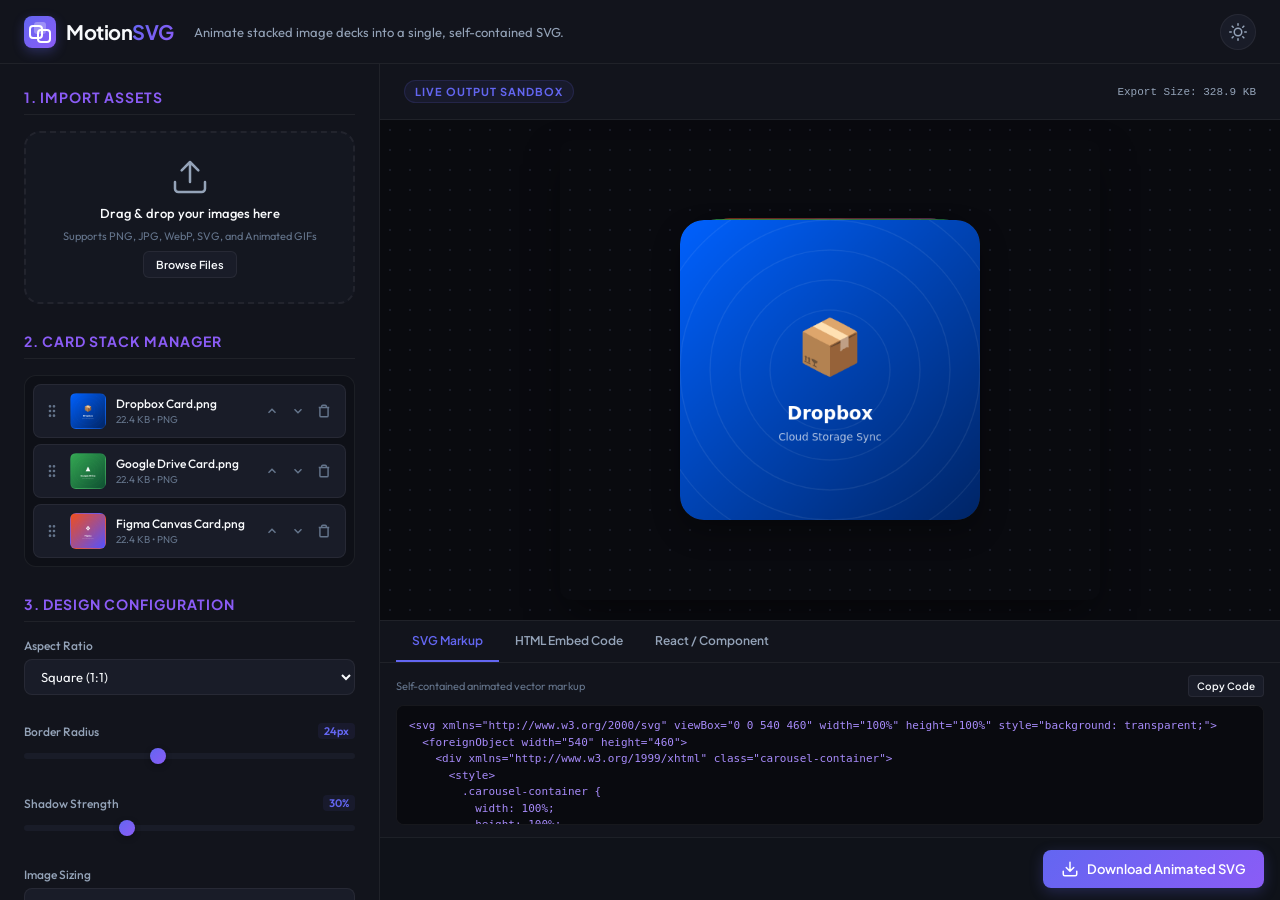
==== index.html @ 01595ca4 "feat: initial commit for MotionSVG studio" ====
<!DOCTYPE html>
<html lang="en">
<head>
  <meta charset="UTF-8">
  <meta name="viewport" content="width=device-width, initial-scale=1.0">
  <title>MotionSVG - Premium Animated SVG Carousel Creator</title>
  <link rel="preconnect" href="https://fonts.googleapis.com">
  <link rel="preconnect" href="https://fonts.gstatic.com" crossorigin>
  <link href="https://fonts.googleapis.com/css2?family=Outfit:wght@300;400;500;600;700&family=Plus+Jakarta+Sans:wght@400;500;600;700&display=swap" rel="stylesheet">
  <link rel="stylesheet" href="style.css">
</head>
<body>
  <div class="app-container">
    <!-- Header -->
    <header class="app-header">
      <div class="header-left">
        <div class="brand">
          <div class="brand-icon">
            <svg width="24" height="24" viewBox="0 0 24 24" fill="none" xmlns="http://www.w3.org/2000/svg">
              <rect x="2" y="6" width="12" height="12" rx="3" stroke="currentColor" stroke-width="2" stroke-linejoin="round"/>
              <rect x="6" y="2" width="12" height="12" rx="3" fill="currentColor" opacity="0.3"/>
              <rect x="10" y="10" width="12" height="12" rx="3" stroke="currentColor" stroke-width="2" stroke-linejoin="round"/>
            </svg>
          </div>
          <h1>Motion<span>SVG</span></h1>
        </div>
        <div class="subtitle">Animate stacked image decks into a single, self-contained SVG.</div>
      </div>
      <div class="header-right">
        <button class="theme-toggle-btn" id="theme-toggle" title="Toggle Light/Dark Mode">
          <svg class="sun-icon" width="18" height="18" viewBox="0 0 24 24" fill="none" stroke="currentColor" stroke-width="2" stroke-linecap="round" stroke-linejoin="round">
            <circle cx="12" cy="12" r="5"/>
            <line x1="12" y1="1" x2="12" y2="3"/>
            <line x1="12" y1="21" x2="12" y2="23"/>
            <line x1="4.22" y1="4.22" x2="5.64" y2="5.64"/>
            <line x1="18.36" y1="18.36" x2="19.78" y2="19.78"/>
            <line x1="1" y1="12" x2="3" y2="12"/>
            <line x1="21" y1="12" x2="23" y2="12"/>
            <line x1="4.22" y1="19.78" x2="5.64" y2="18.36"/>
            <line x1="18.36" y1="5.64" x2="19.78" y2="4.22"/>
          </svg>
          <svg class="moon-icon" width="18" height="18" viewBox="0 0 24 24" fill="none" stroke="currentColor" stroke-width="2" stroke-linecap="round" stroke-linejoin="round">
            <path d="M21 12.79A9 9 0 1 1 11.21 3 7 7 0 0 0 21 12.79z"/>
          </svg>
        </button>
      </div>
    </header>

    <!-- Main Workspace -->
    <main class="app-workspace">
      <!-- Left Controls Panel -->
      <section class="sidebar-panel">
        <div class="panel-section">
          <h2>1. Import Assets</h2>
          <div class="upload-dropzone" id="dropzone">
            <input type="file" id="file-input" multiple accept="image/png, image/jpeg, image/gif, image/webp, image/svg+xml" class="hidden-input">
            <svg width="40" height="40" viewBox="0 0 24 24" fill="none" stroke="currentColor" stroke-width="1.5" stroke-linecap="round" stroke-linejoin="round" class="upload-icon">
              <path d="M21 15v4a2 2 0 0 1-2 2H5a2 2 0 0 1-2-2v-4M17 8l-5-5-5 5M12 3v12"/>
            </svg>
            <p class="upload-text">Drag & drop your images here</p>
            <span class="upload-hint">Supports PNG, JPG, WebP, SVG, and Animated GIFs</span>
            <button class="btn btn-secondary btn-sm" id="upload-btn">Browse Files</button>
          </div>
        </div>

        <div class="panel-section">
          <h2>2. Card Stack Manager</h2>
          <div class="card-list-container">
            <div class="empty-list-message" id="empty-list-msg">
              No images uploaded yet. Upload at least 2 images to get started.
            </div>
            <ul class="card-list" id="card-list">
              <!-- Dynamically populated card items go here -->
            </ul>
          </div>
        </div>

        <div class="panel-section">
          <h2>3. Design Configuration</h2>
          
          <div class="control-group">
            <label for="aspect-ratio">Aspect Ratio</label>
            <select id="aspect-ratio" class="form-select">
              <option value="portrait">Portrait (3:4 - App Cards)</option>
              <option value="square" selected>Square (1:1)</option>
              <option value="landscape">Landscape (16:9 - Desktop Slides)</option>
              <option value="custom">Custom Dimensions</option>
            </select>
          </div>

          <div class="control-row custom-dims-row hidden" id="custom-dimensions">
            <div class="control-group half">
              <label for="card-width">Width (px)</label>
              <input type="number" id="card-width" value="300" min="100" max="800" class="form-input">
            </div>
            <div class="control-group half">
              <label for="card-height">Height (px)</label>
              <input type="number" id="card-height" value="300" min="100" max="800" class="form-input">
            </div>
          </div>

          <div class="control-group">
            <div class="label-with-value">
              <label for="border-radius">Border Radius</label>
              <span class="range-val" id="border-radius-val">24px</span>
            </div>
            <input type="range" id="border-radius" min="0" max="60" value="24" class="form-range">
          </div>

          <div class="control-group">
            <div class="label-with-value">
              <label for="card-shadow">Shadow Strength</label>
              <span class="range-val" id="card-shadow-val">30%</span>
            </div>
            <input type="range" id="card-shadow" min="0" max="100" value="30" class="form-range">
          </div>

          <div class="control-group">
            <label for="bg-fit">Image Sizing</label>
            <select id="bg-fit" class="form-select">
              <option value="cover" selected>Cover (Fill entire card, cropped)</option>
              <option value="contain">Contain (Fit entirely inside card)</option>
            </select>
          </div>

          <div class="control-group">
            <label for="card-bg">Card Background</label>
            <div class="color-picker-wrapper">
              <input type="color" id="card-bg" value="#1e293b" class="color-input">
              <input type="text" id="card-bg-hex" value="#1e293b" class="form-input hex-input">
            </div>
          </div>

          <div class="control-row">
            <div class="control-group half">
              <div class="label-with-value">
                <label for="stack-offset">Offset (px)</label>
                <span class="range-val" id="stack-offset-val">-16px</span>
              </div>
              <input type="range" id="stack-offset" min="-60" max="60" value="-16" class="form-range">
            </div>
            <div class="control-group half">
              <div class="label-with-value">
                <label for="scale-step">Scale Step</label>
                <span class="range-val" id="scale-step-val">0.10</span>
              </div>
              <input type="range" id="scale-step" min="0" max="0.3" step="0.02" value="0.1" class="form-range">
            </div>
          </div>

          <div class="control-group">
            <label for="stack-direction">Stack Behind Direction</label>
            <select id="stack-direction" class="form-select">
              <option value="up" selected>Upwards (Stacked at Top)</option>
              <option value="down">Downwards (Stacked at Bottom)</option>
              <option value="left">Leftwards (Stacked at Left)</option>
              <option value="right">Rightwards (Stacked at Right)</option>
            </select>
          </div>

          <div class="control-row">
            <div class="control-group half">
              <label for="max-visible">Visible Cards</label>
              <select id="max-visible" class="form-select">
                <option value="2">2 Cards</option>
                <option value="3" selected>3 Cards</option>
                <option value="4">4 Cards</option>
                <option value="5">5 Cards</option>
              </select>
            </div>
            <div class="control-group half">
              <div class="label-with-value">
                <label for="bg-card-opacity">Behind Opacity</label>
                <span class="range-val" id="bg-card-opacity-val">75%</span>
              </div>
              <input type="range" id="bg-card-opacity" min="10" max="100" value="75" class="form-range">
            </div>
          </div>

          <div class="control-row">
            <div class="control-group half">
              <div class="label-with-value">
                <label for="margin-x">Side Margin (px)</label>
                <span class="range-val" id="margin-x-val">120px</span>
              </div>
              <input type="range" id="margin-x" min="10" max="300" value="120" class="form-range">
            </div>
            <div class="control-group half">
              <div class="label-with-value">
                <label for="margin-y">Top Margin (px)</label>
                <span class="range-val" id="margin-y-val">80px</span>
              </div>
              <input type="range" id="margin-y" min="10" max="150" value="80" class="form-range">
            </div>
          </div>
        </div>

        <div class="panel-section">
          <h2>4. Motion Dynamics</h2>

          <div class="control-group">
            <div class="label-with-value">
              <label for="loop-duration">Cycle Duration (seconds)</label>
              <span class="range-val" id="loop-duration-val">8s</span>
            </div>
            <input type="range" id="loop-duration" min="2" max="25" step="0.5" value="8" class="form-range">
          </div>

          <div class="control-group">
            <div class="label-with-value">
              <label for="transition-ratio">Transition Time Ratio</label>
              <span class="range-val" id="transition-ratio-val">20%</span>
            </div>
            <input type="range" id="transition-ratio" min="5" max="50" step="5" value="20" class="form-range">
          </div>

          <div class="control-group">
            <label for="slide-direction">Slide Out Direction</label>
            <select id="slide-direction" class="form-select">
              <option value="left" selected>Slide Left & Rotate</option>
              <option value="right">Slide Right & Rotate</option>
              <option value="up">Slide Up & Fade</option>
              <option value="down">Slide Down & Fade</option>
              <option value="fade">Pure Fade (No movement)</option>
            </select>
          </div>

          <div class="control-group">
            <label for="slide-in-direction">Slide In Direction (Back Card Entry)</label>
            <select id="slide-in-direction" class="form-select">
              <option value="fade" selected>Pure Fade In (No movement)</option>
              <option value="left">Slide In from Left</option>
              <option value="right">Slide In from Right</option>
              <option value="up">Drop Down from Top</option>
              <option value="down">Rise Up from Bottom</option>
              <option value="scale">Scale In (Zoom from center)</option>
            </select>
          </div>

          <div class="control-group">
            <label for="timing-easing">Animation Easing</label>
            <select id="timing-easing" class="form-select">
              <option value="cubic-bezier(0.25, 1, 0.5, 1)" selected>Sleek Out-Quint (Smooth deceleration)</option>
              <option value="cubic-bezier(0.34, 1.56, 0.64, 1)">Spring Back (Elastic snap)</option>
              <option value="ease-in-out">Ease In Out (Standard)</option>
              <option value="cubic-bezier(0.77, 0, 0.175, 1)">Dramatic Swoosh (Expressive)</option>
            </select>
          </div>
        </div>

        <div class="sidebar-footer">
          <button class="btn btn-primary btn-sm full-width" id="save-default-btn" title="Save current parameters as default for next time">Save as Default</button>
          <button class="btn btn-secondary btn-sm full-width btn-danger-hover" id="reset-default-btn" title="Restore original factory presets">Reset Defaults</button>
        </div>
      </section>

      <!-- Right Output & Preview Panel -->
      <section class="canvas-panel">
        <div class="canvas-header">
          <div class="panel-badge">Live Output Sandbox</div>
          <div class="size-counter" id="file-size-badge">Export Size: 0 KB</div>
        </div>

        <!-- SVG Preview Workspace -->
        <div class="preview-container">
          <div class="preview-stage" id="preview-stage">
            <div class="preview-placeholder">
              <svg width="64" height="64" viewBox="0 0 24 24" fill="none" stroke="currentColor" stroke-width="1" class="placeholder-icon">
                <rect x="3" y="3" width="18" height="18" rx="2" ry="2"/>
                <circle cx="8.5" cy="8.5" r="1.5"/>
                <polyline points="21 15 16 10 5 21"/>
              </svg>
              <h3>Live Animated Preview</h3>
              <p>Add 2 or more images in the sidebar to compile your animated SVG carousel.</p>
            </div>
          </div>
        </div>

        <!-- Export Tabs & Source Code -->
        <div class="export-container">
          <div class="tab-header">
            <button class="tab-btn active" data-tab="svg-code">SVG Markup</button>
            <button class="tab-btn" data-tab="html-embed">HTML Embed Code</button>
            <button class="tab-btn" data-tab="react-code">React / Component</button>
          </div>
          
          <div class="tab-contents">
            <div class="tab-pane active" id="tab-svg-code">
              <div class="code-header">
                <span>Self-contained animated vector markup</span>
                <button class="btn btn-secondary btn-xs" id="copy-svg-btn">Copy Code</button>
              </div>
              <pre class="code-block"><code id="svg-code-output">&lt;!-- Upload images to generate animated SVG --&gt;</code></pre>
            </div>

            <div class="tab-pane" id="tab-html-embed">
              <div class="code-header">
                <span>Standard HTML image element implementation</span>
                <button class="btn btn-secondary btn-xs" id="copy-html-btn">Copy Code</button>
              </div>
              <pre class="code-block"><code id="html-code-output">&lt;!-- Generate SVG to get HTML snippet --&gt;</code></pre>
              <div class="embed-instructions">
                <h3>💡 Implementation Tips</h3>
                <ul>
                  <li>The downloaded `.svg` file contains all assets base64-encoded. You don't need to host files separately.</li>
                  <li>Simply use `<img src="carousel.svg" />` anywhere on your website.</li>
                  <li>Animations run automatically without any script dependencies.</li>
                </ul>
              </div>
            </div>

            <div class="tab-pane" id="tab-react-code">
              <div class="code-header">
                <span>Clean React component integration</span>
                <button class="btn btn-secondary btn-xs" id="copy-react-btn">Copy Code</button>
              </div>
              <pre class="code-block"><code id="react-code-output">// Generate SVG to view React component code</code></pre>
            </div>
          </div>

          <div class="actions-footer">
            <button class="btn btn-primary" id="download-btn" disabled>
              <svg width="18" height="18" viewBox="0 0 24 24" fill="none" stroke="currentColor" stroke-width="2" stroke-linecap="round" stroke-linejoin="round">
                <path d="M21 15v4a2 2 0 0 1-2 2H5a2 2 0 0 1-2-2v-4M7 10l5 5 5-5M12 15V3"/>
              </svg>
              Download Animated SVG
            </button>
          </div>
        </div>
      </section>
    </main>
  </div>

  <script src="app.js"></script>
</body>
</html>
---- style.css ----
/* Reset & Core Base Styles */
*, *::before, *::after {
  box-sizing: border-box;
  margin: 0;
  padding: 0;
}

:root {
  --bg-primary: #090a0f;
  --bg-secondary: #12141c;
  --bg-tertiary: #191c28;
  --bg-panel: rgba(22, 25, 37, 0.7);
  --border-color: rgba(255, 255, 255, 0.06);
  --border-hover: rgba(99, 102, 241, 0.4);
  
  --text-primary: #f8fafc;
  --text-secondary: #94a3b8;
  --text-muted: #64748b;
  
  --accent-primary: #6366f1;
  --accent-secondary: #8b5cf6;
  --accent-gradient: linear-gradient(135deg, #6366f1 0%, #8b5cf6 100%);
  --accent-glow: rgba(99, 102, 241, 0.35);
  
  --success: #10b981;
  --error: #ef4444;
  --warning: #f59e0b;
  
  --font-display: 'Plus Jakarta Sans', -apple-system, BlinkMacSystemFont, "Segoe UI", Roboto, sans-serif;
  --font-body: 'Outfit', -apple-system, BlinkMacSystemFont, "Segoe UI", Roboto, sans-serif;
  --font-mono: 'Fira Code', 'Menlo', 'Monaco', 'Courier New', monospace;
  
  --shadow-sm: 0 2px 8px -1px rgba(0, 0, 0, 0.3);
  --shadow-md: 0 8px 24px -4px rgba(0, 0, 0, 0.4);
  --shadow-lg: 0 16px 40px -8px rgba(0, 0, 0, 0.5);
  --shadow-neon: 0 0 20px rgba(99, 102, 241, 0.15);
}

/* Light Theme Variables Override */
body.light-theme {
  --bg-primary: #f8fafc;
  --bg-secondary: #ffffff;
  --bg-tertiary: #f1f5f9;
  --bg-panel: rgba(255, 255, 255, 0.8);
  --border-color: rgba(15, 23, 42, 0.08);
  --border-hover: rgba(99, 102, 241, 0.6);
  
  --text-primary: #0f172a;
  --text-secondary: #475569;
  --text-muted: #94a3b8;
  
  --accent-primary: #4f46e5;
  --accent-secondary: #7c3aed;
  --accent-gradient: linear-gradient(135deg, #4f46e5 0%, #7c3aed 100%);
  --accent-glow: rgba(79, 70, 229, 0.15);
  
  --success: #059669;
  --error: #dc2626;
  --warning: #d97706;
  
  --shadow-sm: 0 1px 3px rgba(0, 0, 0, 0.05), 0 1px 2px rgba(0, 0, 0, 0.03);
  --shadow-md: 0 4px 12px -2px rgba(0, 0, 0, 0.08), 0 2px 6px -1px rgba(0, 0, 0, 0.04);
  --shadow-lg: 0 12px 32px -4px rgba(0, 0, 0, 0.1), 0 4px 12px -2px rgba(0, 0, 0, 0.05);
  --shadow-neon: 0 0 15px rgba(79, 70, 229, 0.1);
}

body {
  background-color: var(--bg-primary);
  color: var(--text-primary);
  font-family: var(--font-body);
  -webkit-font-smoothing: antialiased;
  -moz-osx-font-smoothing: grayscale;
  min-height: 100vh;
  overflow-x: hidden;
}

/* App Layout Grid */
.app-container {
  display: flex;
  flex-direction: column;
  height: 100vh;
  max-width: 100vw;
}

/* Header Styles */
.app-header {
  display: flex;
  align-items: center;
  justify-content: space-between;
  padding: 16px 24px;
  background-color: var(--bg-secondary);
  border-bottom: 1px solid var(--border-color);
  backdrop-filter: blur(12px);
  z-index: 100;
  height: 64px;
  transition: background-color 0.3s ease, border-color 0.3s ease;
}

.header-left {
  display: flex;
  align-items: center;
  gap: 20px;
}

.header-right {
  display: flex;
  align-items: center;
}

.theme-toggle-btn {
  background: var(--bg-tertiary);
  border: 1px solid var(--border-color);
  color: var(--text-secondary);
  width: 36px;
  height: 36px;
  border-radius: 50%;
  display: flex;
  align-items: center;
  justify-content: center;
  cursor: pointer;
  transition: all 0.2s cubic-bezier(0.4, 0, 0.2, 1);
  outline: none;
}

.theme-toggle-btn:hover {
  background-color: var(--border-hover);
  color: var(--text-primary);
  transform: rotate(15deg) scale(1.05);
  box-shadow: var(--shadow-sm);
}

.theme-toggle-btn:active {
  transform: rotate(15deg) scale(0.95);
}

/* Visibility based on theme classes */
body:not(.light-theme) .moon-icon {
  display: none;
}

body.light-theme .sun-icon {
  display: none;
}

/* Light Theme element overrides */
body.light-theme .preview-container {
  background-image: radial-gradient(#cbd5e1 1.5px, transparent 1.5px);
}

body.light-theme .code-block {
  background-color: #f8fafc;
  border: 1px solid var(--border-color);
  color: #312e81;
}

body.light-theme .sidebar-panel::-webkit-scrollbar-thumb {
  background: #cbd5e1;
}

body.light-theme .sidebar-panel::-webkit-scrollbar-thumb:hover {
  background: #94a3b8;
}

.brand {
  display: flex;
  align-items: center;
  gap: 10px;
}

.brand-icon {
  background: var(--accent-gradient);
  color: #ffffff;
  width: 32px;
  height: 32px;
  display: flex;
  align-items: center;
  justify-content: center;
  border-radius: 8px;
  box-shadow: 0 4px 12px rgba(99, 102, 241, 0.3);
}

.brand h1 {
  font-family: var(--font-display);
  font-size: 20px;
  font-weight: 700;
  letter-spacing: -0.5px;
}

.brand h1 span {
  background: var(--accent-gradient);
  -webkit-background-clip: text;
  -webkit-text-fill-color: transparent;
}

.subtitle {
  font-size: 13px;
  color: var(--text-secondary);
  font-weight: 400;
}

/* Workspace Panels */
.app-workspace {
  display: grid;
  grid-template-columns: 380px 1fr;
  flex: 1;
  height: calc(100vh - 64px);
  overflow: hidden;
}

/* Sidebar Panel Styling */
.sidebar-panel {
  background-color: var(--bg-secondary);
  border-right: 1px solid var(--border-color);
  overflow-y: auto;
  padding: 24px;
  display: flex;
  flex-direction: column;
  gap: 28px;
  scroll-behavior: smooth;
}

/* Custom Scrollbar for Sidebar */
.sidebar-panel::-webkit-scrollbar {
  width: 6px;
}

.sidebar-panel::-webkit-scrollbar-track {
  background: transparent;
}

.sidebar-panel::-webkit-scrollbar-thumb {
  background: var(--bg-tertiary);
  border-radius: 10px;
}

.sidebar-panel::-webkit-scrollbar-thumb:hover {
  background: var(--text-muted);
}

/* Sidebar Section Headers */
.panel-section {
  display: flex;
  flex-direction: column;
  gap: 16px;
}

.panel-section h2 {
  font-family: var(--font-display);
  font-size: 14px;
  text-transform: uppercase;
  letter-spacing: 1px;
  color: var(--accent-secondary);
  font-weight: 700;
  border-bottom: 1px solid var(--border-color);
  padding-bottom: 8px;
}

/* Dropzone Upload Style */
.upload-dropzone {
  border: 2px dashed var(--border-color);
  border-radius: 16px;
  padding: 24px 16px;
  display: flex;
  flex-direction: column;
  align-items: center;
  justify-content: center;
  gap: 8px;
  background-color: rgba(25, 28, 40, 0.4);
  cursor: pointer;
  transition: all 0.25s cubic-bezier(0.4, 0, 0.2, 1);
  position: relative;
}

.upload-dropzone:hover, .upload-dropzone.drag-active {
  border-color: var(--accent-primary);
  background-color: rgba(99, 102, 241, 0.04);
  box-shadow: var(--shadow-neon);
}

.upload-icon {
  color: var(--text-secondary);
  transition: color 0.25s ease;
}

.upload-dropzone:hover .upload-icon {
  color: var(--accent-primary);
}

.upload-text {
  font-size: 13px;
  font-weight: 500;
  color: var(--text-primary);
  text-align: center;
}

.upload-hint {
  font-size: 11px;
  color: var(--text-muted);
  text-align: center;
}

.hidden-input {
  display: none;
}

/* Card List Manager Items */
.card-list-container {
  min-height: 80px;
  max-height: 240px;
  overflow-y: auto;
  border: 1px solid var(--border-color);
  border-radius: 12px;
  background-color: rgba(9, 10, 15, 0.3);
  padding: 8px;
}

.empty-list-message {
  font-size: 12px;
  color: var(--text-muted);
  text-align: center;
  padding: 24px 12px;
  line-height: 1.5;
}

.card-list {
  list-style: none;
  display: flex;
  flex-direction: column;
  gap: 6px;
}

.card-item {
  display: flex;
  align-items: center;
  gap: 10px;
  padding: 8px 10px;
  background-color: var(--bg-tertiary);
  border: 1px solid var(--border-color);
  border-radius: 8px;
  transition: all 0.2s ease;
  user-select: none;
}

.card-item:hover {
  border-color: var(--border-hover);
  background-color: rgba(99, 102, 241, 0.03);
}

.card-item.dragging {
  opacity: 0.5;
  border: 1px dashed var(--accent-primary);
}

.drag-handle {
  cursor: grab;
  color: var(--text-muted);
  display: flex;
  align-items: center;
}

.drag-handle:active {
  cursor: grabbing;
}

.card-thumb {
  width: 36px;
  height: 36px;
  border-radius: 6px;
  background-color: rgba(0,0,0,0.2);
  background-size: cover;
  background-position: center;
  border: 1px solid rgba(255,255,255,0.05);
}

.card-info {
  flex: 1;
  min-width: 0;
}

.card-name {
  font-size: 12px;
  font-weight: 500;
  color: var(--text-primary);
  white-space: nowrap;
  overflow: hidden;
  text-overflow: ellipsis;
}

.card-meta {
  font-size: 10px;
  color: var(--text-muted);
  margin-top: 2px;
}

.card-item-actions {
  display: flex;
  align-items: center;
  gap: 4px;
}

.action-btn {
  background: none;
  border: none;
  color: var(--text-muted);
  padding: 4px;
  border-radius: 4px;
  cursor: pointer;
  display: flex;
  align-items: center;
  transition: all 0.15s ease;
}

.action-btn:hover {
  background-color: rgba(255, 255, 255, 0.05);
  color: var(--text-primary);
}

.action-btn.btn-delete:hover {
  background-color: rgba(239, 68, 68, 0.1);
  color: var(--error);
}

/* Control Components */
.control-group {
  display: flex;
  flex-direction: column;
  gap: 6px;
  margin-bottom: 12px;
}

.control-row {
  display: flex;
  gap: 12px;
  margin-bottom: 12px;
}

.control-group.half {
  flex: 1;
  margin-bottom: 0;
}

.control-group label {
  font-size: 12px;
  font-weight: 500;
  color: var(--text-secondary);
}

.label-with-value {
  display: flex;
  justify-content: space-between;
  align-items: center;
}

.range-val {
  font-size: 11px;
  font-weight: 600;
  color: var(--accent-primary);
  background-color: rgba(99, 102, 241, 0.08);
  padding: 1px 6px;
  border-radius: 4px;
}

/* Form Styling Elements */
.form-select, .form-input {
  background-color: var(--bg-tertiary);
  border: 1px solid var(--border-color);
  border-radius: 8px;
  padding: 8px 12px;
  font-family: var(--font-body);
  font-size: 13px;
  color: var(--text-primary);
  width: 100%;
  transition: all 0.2s ease;
  outline: none;
}

.form-select:hover, .form-input:hover {
  border-color: rgba(255, 255, 255, 0.15);
}

.form-select:focus, .form-input:focus {
  border-color: var(--accent-primary);
  box-shadow: 0 0 0 2px rgba(99, 102, 241, 0.15);
}

/* Ranges styling */
.form-range {
  -webkit-appearance: none;
  appearance: none;
  width: 100%;
  height: 6px;
  border-radius: 3px;
  background: var(--bg-tertiary);
  outline: none;
  margin: 8px 0;
}

.form-range::-webkit-slider-thumb {
  -webkit-appearance: none;
  appearance: none;
  width: 16px;
  height: 16px;
  border-radius: 50%;
  background: var(--accent-gradient);
  cursor: pointer;
  transition: all 0.15s ease;
  box-shadow: 0 2px 6px rgba(0, 0, 0, 0.3);
}

.form-range::-webkit-slider-thumb:hover {
  transform: scale(1.2);
  box-shadow: 0 0 10px rgba(99, 102, 241, 0.5);
}

/* Color Picker Styles */
.color-picker-wrapper {
  display: flex;
  gap: 8px;
}

.color-input {
  -webkit-appearance: none;
  -moz-appearance: none;
  appearance: none;
  width: 38px;
  height: 34px;
  border: 1px solid var(--border-color);
  border-radius: 8px;
  background: none;
  cursor: pointer;
  padding: 0;
  outline: none;
}

.color-input::-webkit-color-swatch-wrapper {
  padding: 0;
}

.color-input::-webkit-color-swatch {
  border: none;
  border-radius: 7px;
}

.hex-input {
  flex: 1;
  text-transform: uppercase;
  font-family: var(--font-mono);
}

/* Hidden Utility */
.hidden {
  display: none !important;
}

/* Buttons */
.btn {
  font-family: var(--font-display);
  font-size: 13px;
  font-weight: 600;
  padding: 10px 18px;
  border-radius: 8px;
  cursor: pointer;
  border: none;
  display: inline-flex;
  align-items: center;
  justify-content: center;
  gap: 8px;
  transition: all 0.25s cubic-bezier(0.4, 0, 0.2, 1);
  text-decoration: none;
}

.btn-primary {
  background: var(--accent-gradient);
  color: #ffffff;
  box-shadow: 0 4px 14px rgba(99, 102, 241, 0.25);
}

.btn-primary:hover:not(:disabled) {
  transform: translateY(-1px);
  box-shadow: 0 6px 20px rgba(99, 102, 241, 0.35);
}

.btn-primary:active:not(:disabled) {
  transform: translateY(0);
}

.btn-primary:disabled {
  background: var(--bg-tertiary);
  color: var(--text-muted);
  cursor: not-allowed;
  box-shadow: none;
  border: 1px solid var(--border-color);
}

.btn-secondary {
  background-color: var(--bg-tertiary);
  border: 1px solid var(--border-color);
  color: var(--text-primary);
}

.btn-secondary:hover {
  background-color: rgba(255,255,255,0.05);
  border-color: rgba(255,255,255,0.15);
}

.btn-sm {
  padding: 6px 12px;
  font-size: 11px;
  border-radius: 6px;
}

.btn-xs {
  padding: 4px 8px;
  font-size: 10px;
  border-radius: 4px;
}

/* Right Canvas Panel Style */
.canvas-panel {
  display: flex;
  flex-direction: column;
  overflow: hidden;
  background-color: var(--bg-primary);
}

.canvas-header {
  display: flex;
  align-items: center;
  justify-content: space-between;
  padding: 16px 24px;
  border-bottom: 1px solid var(--border-color);
  background-color: var(--bg-secondary);
}

.panel-badge {
  font-family: var(--font-display);
  font-size: 11px;
  font-weight: 700;
  text-transform: uppercase;
  letter-spacing: 1px;
  background-color: rgba(99, 102, 241, 0.08);
  color: var(--accent-primary);
  padding: 4px 10px;
  border-radius: 20px;
  border: 1px solid rgba(99, 102, 241, 0.15);
}

.size-counter {
  font-size: 11px;
  color: var(--text-secondary);
  font-weight: 500;
  font-family: var(--font-mono);
}

/* Interactive Preview Stage */
.preview-container {
  flex: 1;
  display: flex;
  align-items: center;
  justify-content: center;
  padding: 32px;
  background-image: radial-gradient(var(--bg-tertiary) 1px, transparent 1px);
  background-size: 20px 20px;
  overflow: auto;
  min-height: 380px;
}

.preview-stage {
  display: flex;
  align-items: center;
  justify-content: center;
  position: relative;
  max-width: 100%;
}

.preview-placeholder {
  display: flex;
  flex-direction: column;
  align-items: center;
  justify-content: center;
  text-align: center;
  max-width: 320px;
  gap: 12px;
}

.placeholder-icon {
  color: var(--text-muted);
  stroke-width: 1;
}

.preview-placeholder h3 {
  font-family: var(--font-display);
  font-size: 16px;
  font-weight: 600;
  color: var(--text-primary);
}

.preview-placeholder p {
  font-size: 12px;
  color: var(--text-secondary);
  line-height: 1.6;
}

/* Live SVG Image Render */
.rendered-svg-preview {
  box-shadow: var(--shadow-lg);
  border-radius: 12px;
  max-width: 100%;
  max-height: 100%;
  display: block;
}

/* Export Panel Styling */
.export-container {
  height: 280px;
  background-color: var(--bg-secondary);
  border-top: 1px solid var(--border-color);
  display: flex;
  flex-direction: column;
}

.tab-header {
  display: flex;
  background-color: var(--bg-secondary);
  border-bottom: 1px solid var(--border-color);
  padding: 0 16px;
}

.tab-btn {
  background: none;
  border: none;
  color: var(--text-secondary);
  font-family: var(--font-display);
  font-size: 12px;
  font-weight: 600;
  padding: 12px 16px;
  cursor: pointer;
  border-bottom: 2px solid transparent;
  transition: all 0.2s ease;
}

.tab-btn:hover {
  color: var(--text-primary);
}

.tab-btn.active {
  color: var(--accent-primary);
  border-bottom-color: var(--accent-primary);
}

.tab-contents {
  flex: 1;
  overflow: hidden;
  position: relative;
}

.tab-pane {
  display: none;
  height: 100%;
  flex-direction: column;
  padding: 12px 16px;
  overflow: hidden;
}

.tab-pane.active {
  display: flex;
}

.code-header {
  display: flex;
  align-items: center;
  justify-content: space-between;
  margin-bottom: 8px;
}

.code-header span {
  font-size: 11px;
  color: var(--text-muted);
}

.code-block {
  flex: 1;
  background-color: var(--bg-primary);
  border: 1px solid var(--border-color);
  border-radius: 8px;
  padding: 12px;
  overflow: auto;
  font-family: var(--font-mono);
  font-size: 11px;
  line-height: 1.5;
  color: #a78bfa;
}

.code-block code {
  white-space: pre;
  display: block;
}

.embed-instructions {
  margin-top: 12px;
  padding: 10px 12px;
  background-color: rgba(99, 102, 241, 0.03);
  border: 1px solid rgba(99, 102, 241, 0.1);
  border-radius: 8px;
}

.embed-instructions h3 {
  font-size: 11px;
  font-weight: 600;
  color: var(--accent-primary);
  margin-bottom: 4px;
}

.embed-instructions ul {
  list-style: none;
}

.embed-instructions li {
  font-size: 10.5px;
  color: var(--text-secondary);
  line-height: 1.5;
  position: relative;
  padding-left: 12px;
}

.embed-instructions li::before {
  content: "•";
  color: var(--accent-primary);
  position: absolute;
  left: 3px;
  font-weight: bold;
}

.actions-footer {
  padding: 12px 16px;
  border-top: 1px solid var(--border-color);
  display: flex;
  justify-content: flex-end;
  background-color: rgba(9, 10, 15, 0.2);
}

/* Mobile & Tablet Responsiveness */
@media (max-width: 1024px) {
  .app-workspace {
    grid-template-columns: 1fr;
    grid-template-rows: auto 1fr;
    height: auto;
    overflow: auto;
  }
  
  .app-container {
    height: auto;
  }
  
  .sidebar-panel {
    height: auto;
    max-height: none;
    border-right: none;
    border-bottom: 1px solid var(--border-color);
  }
  
  .canvas-panel {
    height: 700px;
  }
  
  .export-container {
    height: 320px;
  }
}

/* Sidebar Footer & Utility Buttons */
.sidebar-footer {
  display: flex;
  gap: 12px;
  margin-top: 12px;
  border-top: 1px solid var(--border-color);
  padding-top: 20px;
}

.full-width {
  flex: 1;
}

.btn-danger-hover:hover {
  background-color: rgba(239, 68, 68, 0.08) !important;
  border-color: var(--error) !important;
  color: var(--error) !important;
}
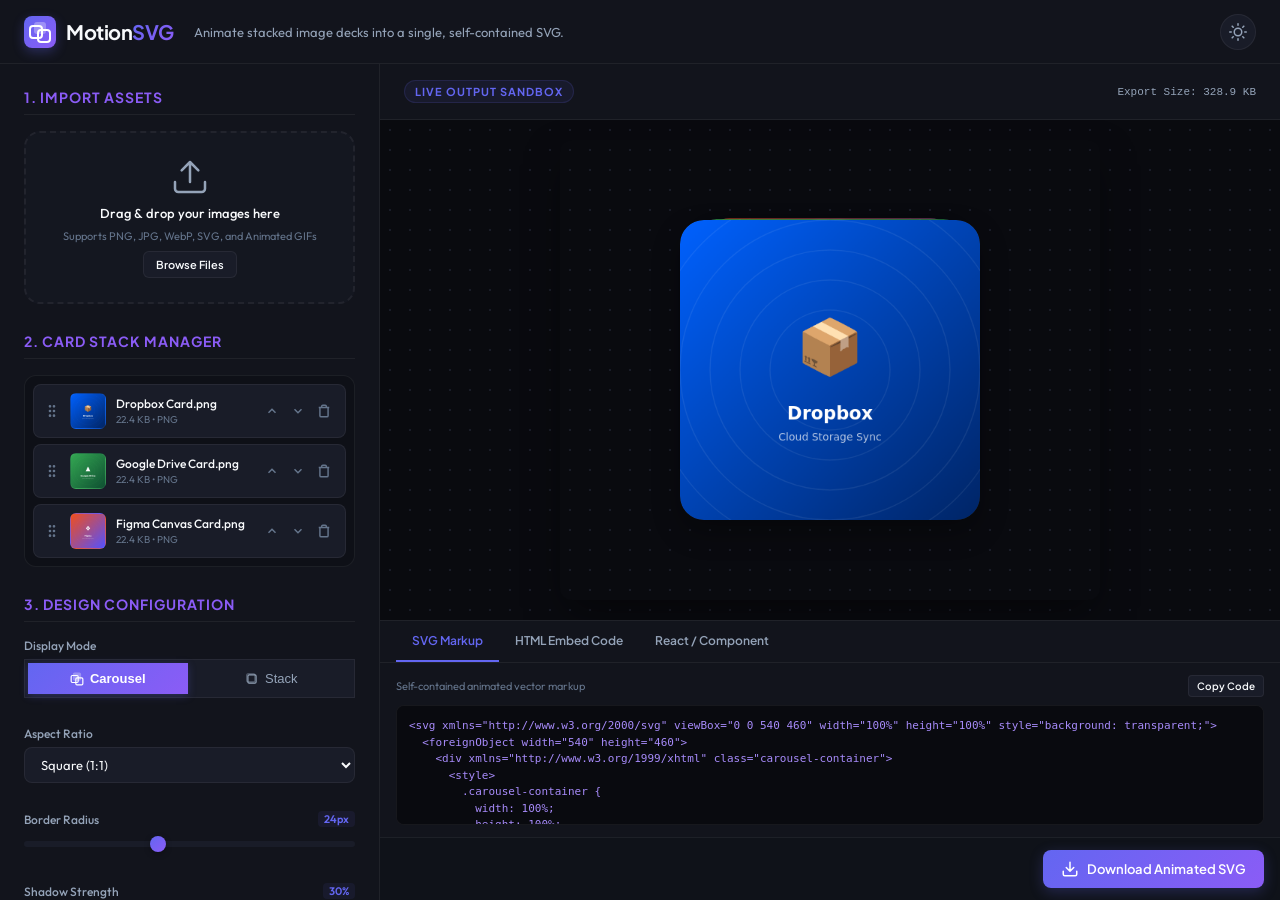
==== commit 59eb726b: "feat: add Stack flat reveal mode alongside default Carousel mode" ====
--- a/index.html
+++ b/index.html
@@ -79,6 +79,27 @@
           <h2>3. Design Configuration</h2>
           
           <div class="control-group">
+            <label>Display Mode</label>
+            <div class="segment-toggle" id="carousel-type-toggle">
+              <button type="button" class="segment-btn active" data-type="carousel">
+                <svg width="14" height="14" viewBox="0 0 24 24" fill="none" stroke="currentColor" stroke-width="2">
+                  <rect x="2" y="6" width="12" height="12" rx="2" stroke-linejoin="round"/>
+                  <rect x="6" y="2" width="12" height="12" rx="2" fill="currentColor" opacity="0.3"/>
+                  <rect x="10" y="10" width="12" height="12" rx="2" stroke-linejoin="round"/>
+                </svg>
+                Carousel
+              </button>
+              <button type="button" class="segment-btn" data-type="stack">
+                <svg width="14" height="14" viewBox="0 0 24 24" fill="none" stroke="currentColor" stroke-width="2">
+                  <rect x="5" y="5" width="14" height="14" rx="2" stroke-linejoin="round"/>
+                  <rect x="3" y="3" width="14" height="14" rx="2" stroke-linejoin="round" opacity="0.5"/>
+                </svg>
+                Stack
+              </button>
+            </div>
+          </div>
+
+          <div class="control-group">
             <label for="aspect-ratio">Aspect Ratio</label>
             <select id="aspect-ratio" class="form-select">
               <option value="portrait">Portrait (3:4 - App Cards)</option>
@@ -131,7 +152,7 @@
             </div>
           </div>
 
-          <div class="control-row">
+          <div class="control-row depth-only-control">
             <div class="control-group half">
               <div class="label-with-value">
                 <label for="stack-offset">Offset (px)</label>
@@ -148,7 +169,7 @@
             </div>
           </div>
 
-          <div class="control-group">
+          <div class="control-group depth-only-control">
             <label for="stack-direction">Stack Behind Direction</label>
             <select id="stack-direction" class="form-select">
               <option value="up" selected>Upwards (Stacked at Top)</option>
@@ -158,7 +179,7 @@
             </select>
           </div>
 
-          <div class="control-row">
+          <div class="control-row depth-only-control">
             <div class="control-group half">
               <label for="max-visible">Visible Cards</label>
               <select id="max-visible" class="form-select">
@@ -225,7 +246,7 @@
             </select>
           </div>
 
-          <div class="control-group">
+          <div class="control-group depth-only-control">
             <label for="slide-in-direction">Slide In Direction (Back Card Entry)</label>
             <select id="slide-in-direction" class="form-select">
               <option value="fade" selected>Pure Fade In (No movement)</option>
--- a/style.css
+++ b/style.css
@@ -421,6 +421,59 @@
 }
 
 /* Control Components */
+.segment-toggle {
+  display: flex;
+  background-color: var(--bg-tertiary);
+  border: 1px solid var(--border-color);
+  border-radius: var(--radius-md);
+  padding: 3px;
+  gap: 4px;
+}
+
+.segment-btn {
+  flex: 1;
+  display: flex;
+  align-items: center;
+  justify-content: center;
+  gap: 6px;
+  padding: 8px 12px;
+  font-size: 13px;
+  font-weight: 500;
+  color: var(--text-secondary);
+  background: transparent;
+  border: none;
+  border-radius: var(--radius-sm);
+  cursor: pointer;
+  transition: all 0.2s cubic-bezier(0.4, 0, 0.2, 1);
+}
+
+.segment-btn:hover {
+  color: var(--text-primary);
+  background-color: rgba(255, 255, 255, 0.05);
+}
+
+.segment-btn.active {
+  color: #ffffff;
+  background: var(--accent-gradient);
+  box-shadow: 0 2px 8px rgba(99, 102, 241, 0.25);
+  font-weight: 600;
+}
+
+body.light-theme .segment-btn.active {
+  color: #ffffff;
+}
+
+.depth-only-control {
+  transition: opacity 0.25s ease, max-height 0.25s ease, margin 0.25s ease;
+  max-height: 200px;
+  opacity: 1;
+  overflow: hidden;
+}
+
+.depth-only-control.hidden {
+  display: none !important;
+}
+
 .control-group {
   display: flex;
   flex-direction: column;
